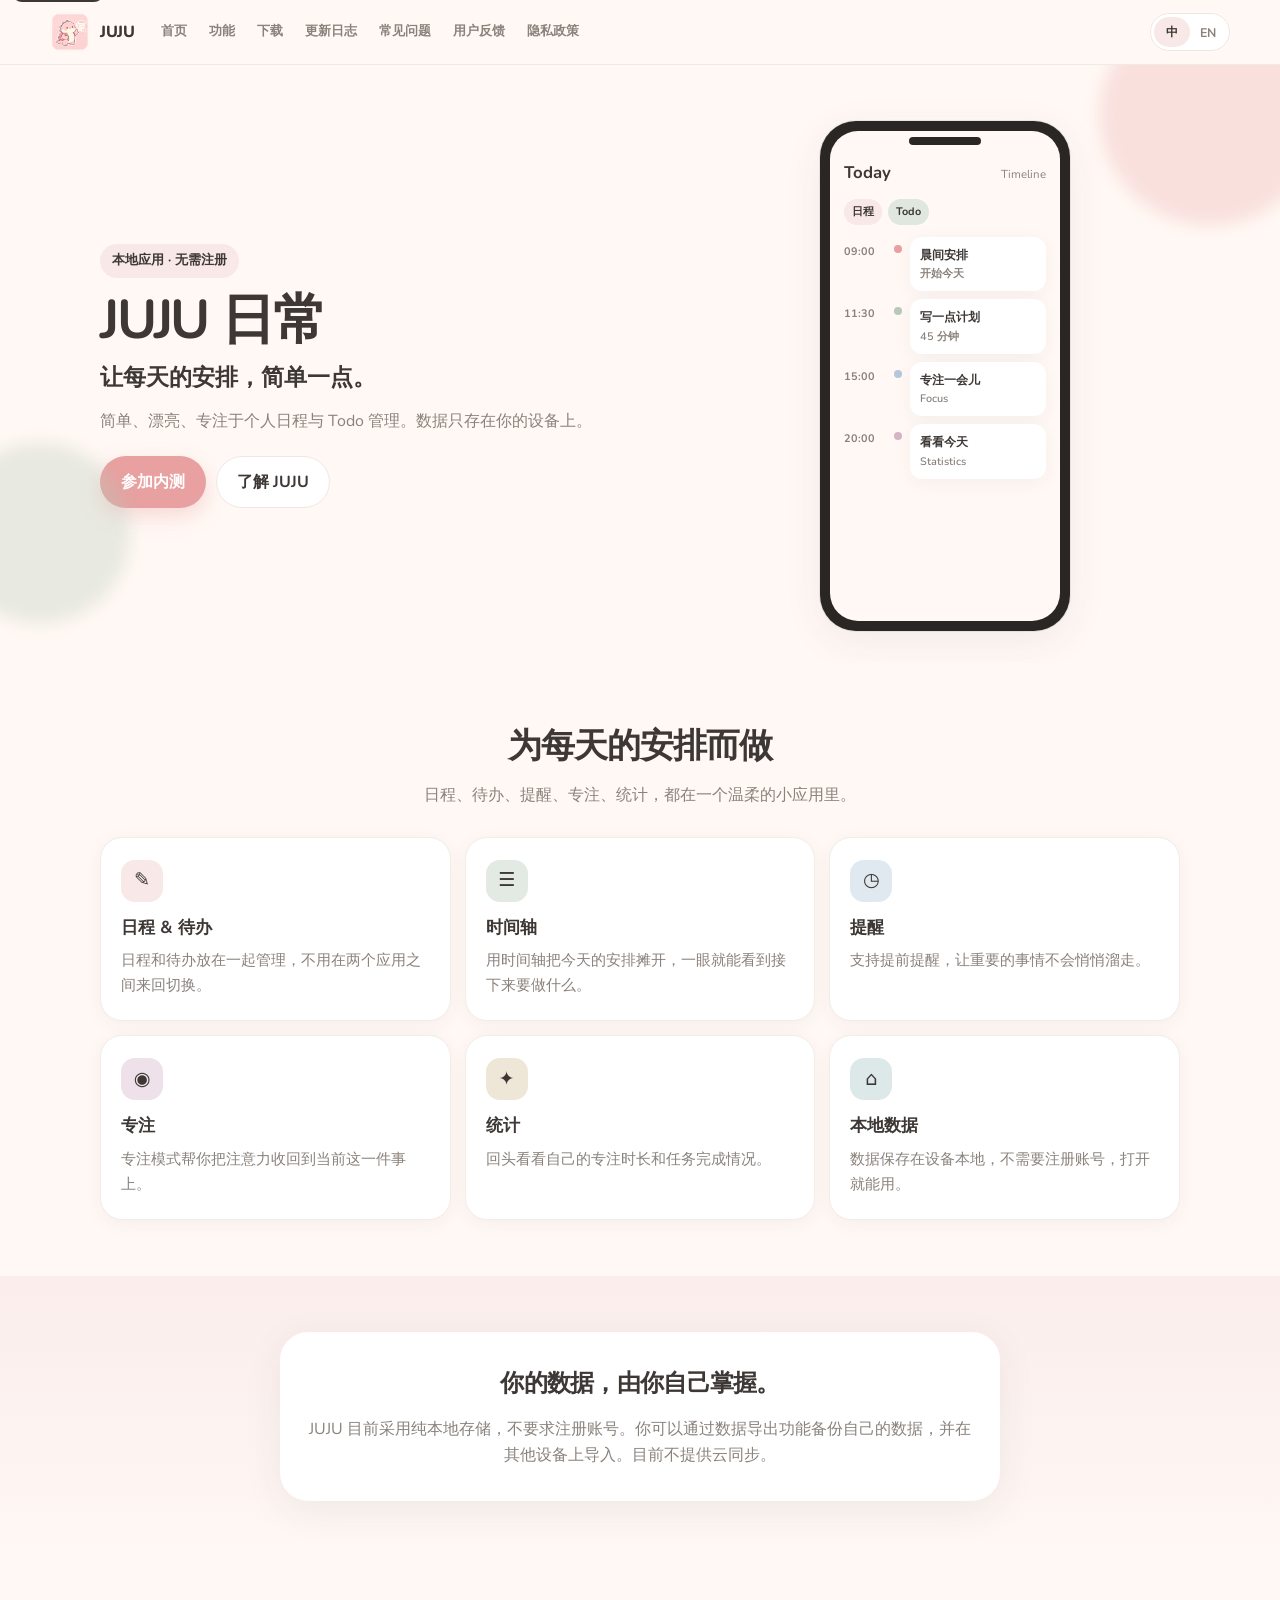
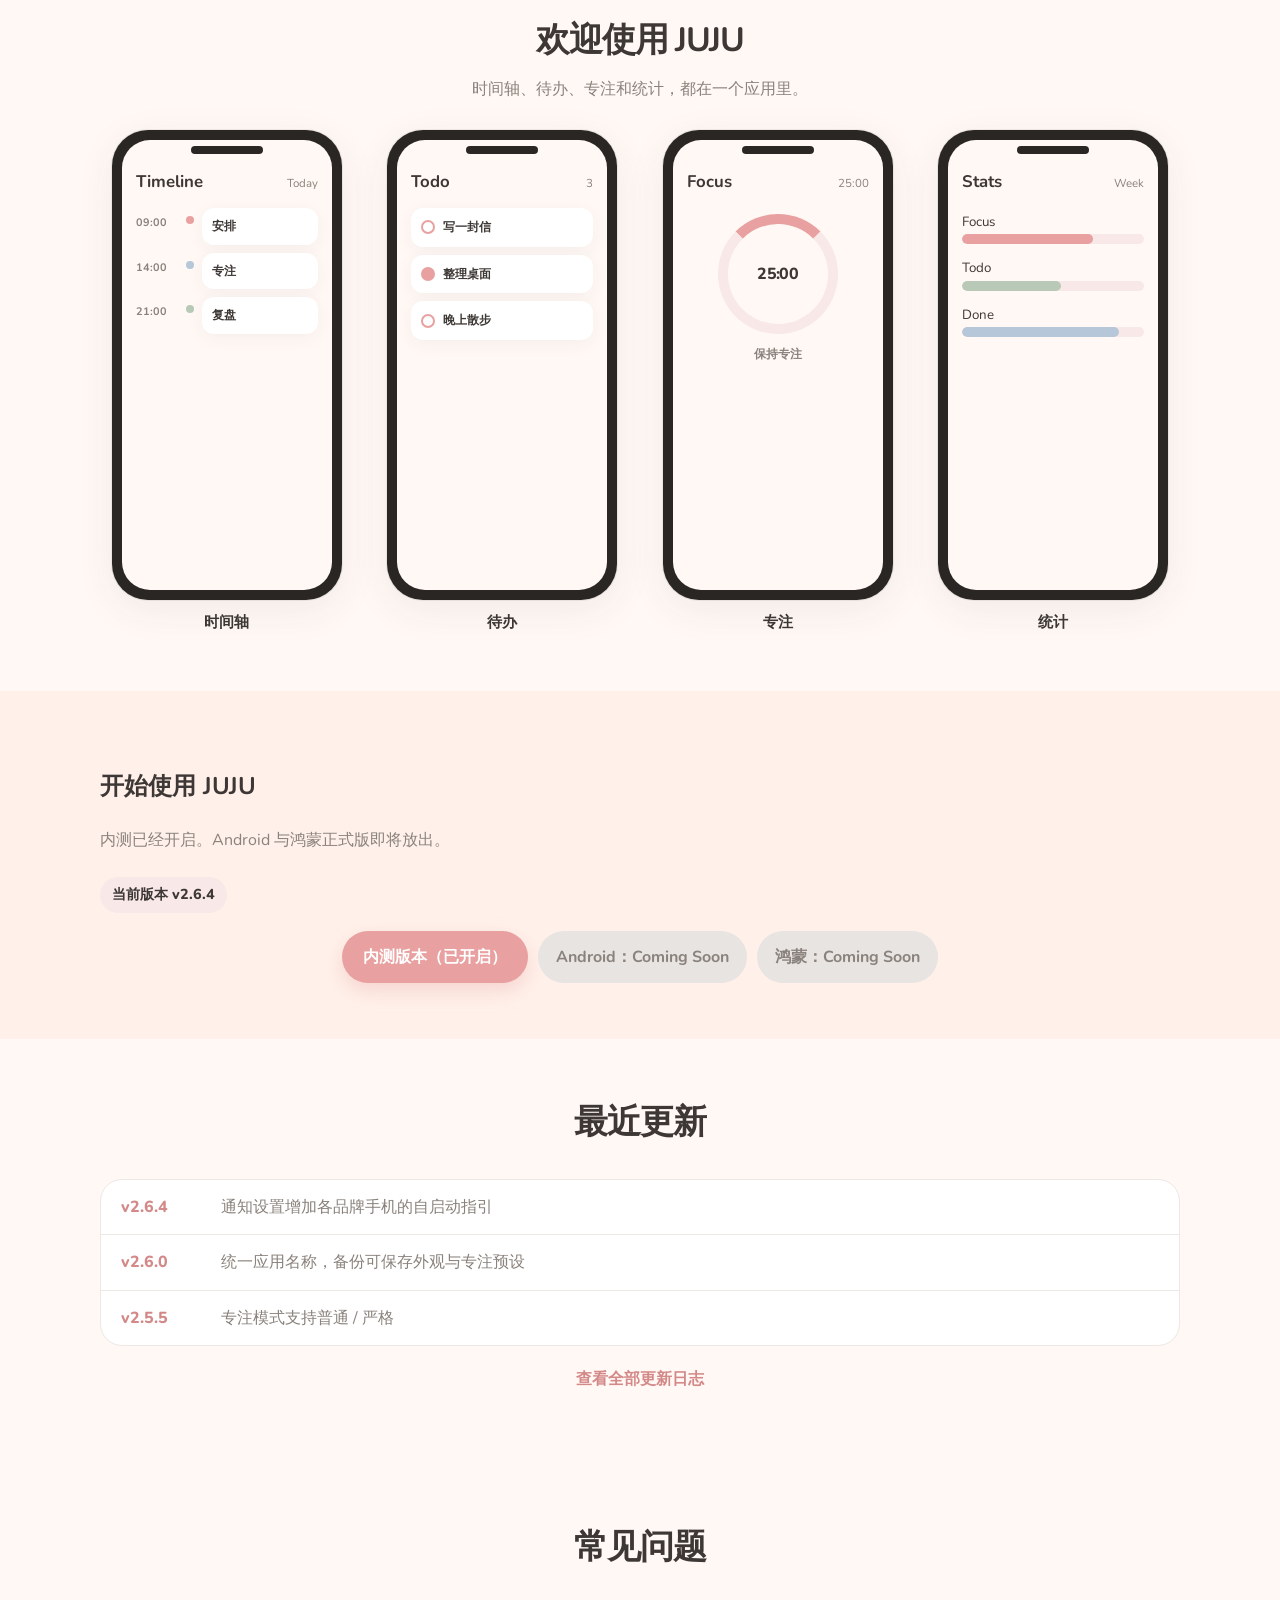
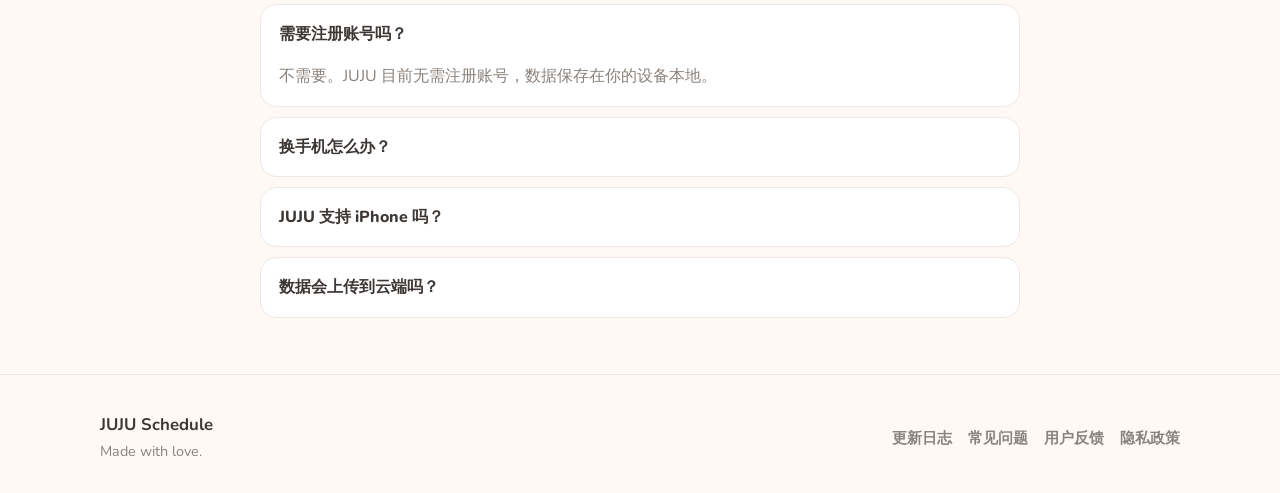
==== website/index.html @ 0d50a812 "修复修改任务名会导致重复提醒的问题" ====
<!DOCTYPE html>
<html lang="zh-CN">
  <head>
    <meta charset="UTF-8" />
    <meta name="viewport" content="width=device-width, initial-scale=1" />
    <title data-i18n="pageTitle">JUJU Schedule — 让每天的安排，简单一点</title>
    <meta
      name="description"
      content="JUJU Schedule 是一个简单、漂亮、专注于个人日程与 Todo 管理的本地应用。无需注册，数据保存在你的设备上。"
    />
    <meta name="theme-color" content="#FFF8F4" />
    <link rel="canonical" href="./" />
    <link rel="icon" type="image/png" href="assets/logo.png" />
    <link rel="apple-touch-icon" href="assets/logo.png" />
    <meta property="og:type" content="website" />
    <meta property="og:site_name" content="JUJU Schedule" />
    <meta property="og:title" content="JUJU Schedule — 让每天的安排，简单一点" />
    <meta
      property="og:description"
      content="简单、漂亮的个人日程与 Todo 应用。本地存储，无需注册。"
    />
    <meta property="og:image" content="assets/og-image.png" />
    <!-- 绑定域名后请改成绝对地址，例如 https://your.domain/assets/og-image.png -->
    <meta name="twitter:card" content="summary_large_image" />
    <meta name="twitter:title" content="JUJU Schedule" />
    <meta
      name="twitter:description"
      content="让每天的安排，简单一点。"
    />
    <meta name="twitter:image" content="assets/og-image.png" />
    <link rel="preconnect" href="https://fonts.googleapis.com" />
    <link rel="preconnect" href="https://fonts.gstatic.com" crossorigin />
    <link
      href="https://fonts.googleapis.com/css2?family=Nunito:wght@500;600;700;800&display=swap"
      rel="stylesheet"
    />
    <link rel="stylesheet" href="css/style.css" />
    <script type="application/ld+json">
      {
        "@context": "https://schema.org",
        "@type": "SoftwareApplication",
        "name": "JUJU Schedule",
        "alternateName": "JUJU日常",
        "applicationCategory": "LifestyleApplication",
        "operatingSystem": "Android",
        "description": "简单、漂亮、专注于个人日程与 Todo 管理的本地应用。",
        "offers": { "@type": "Offer", "price": "0", "priceCurrency": "CNY" }
      }
    </script>
  </head>
  <body>
    <a class="skip" href="#main" data-i18n="skip">跳到正文</a>
    <header class="header">
      <div class="wrap header-inner">
        <a class="brand" href="index.html">
          <img src="assets/logo.png" alt="JUJU" width="40" height="40" />
          JUJU
        </a>
        <nav class="nav" aria-label="Primary">
          <a href="index.html" data-i18n="home">首页</a>
          <a href="index.html#features" data-i18n="navFeatures">功能</a>
          <a href="index.html#download" data-i18n="navDownload">下载</a>
          <a href="changelog.html" data-i18n="navChangelog">更新日志</a>
          <a href="faq.html" data-i18n="navFaq">常见问题</a>
          <a href="feedback.html" data-i18n="navFeedback">用户反馈</a>
          <a href="privacy.html" data-i18n="navPrivacyPage">隐私政策</a>
        </nav>
        <div class="header-actions">
          <div class="lang-toggle" role="group" aria-label="Language">
            <button type="button" data-lang="zh" aria-pressed="true">中</button>
            <button type="button" data-lang="en" aria-pressed="false">EN</button>
          </div>
          <button
            class="menu-btn"
            type="button"
            aria-expanded="false"
            data-i18n-aria="menu"
            aria-label="菜单"
          >
            <svg width="22" height="22" viewBox="0 0 24 24" fill="none" aria-hidden="true">
              <path d="M4 7h16M4 12h16M4 17h16" stroke="currentColor" stroke-width="2" stroke-linecap="round"/>
            </svg>
          </button>
        </div>
      </div>
      <div class="nav-drawer">
        <nav class="wrap">
          <a href="index.html" data-i18n="home">首页</a>
          <a href="index.html#features" data-i18n="navFeatures">功能</a>
          <a href="index.html#download" data-i18n="navDownload">下载</a>
          <a href="changelog.html" data-i18n="navChangelog">更新日志</a>
          <a href="faq.html" data-i18n="navFaq">常见问题</a>
          <a href="feedback.html" data-i18n="navFeedback">用户反馈</a>
          <a href="privacy.html" data-i18n="navPrivacyPage">隐私政策</a>
        </nav>
      </div>
    </header>

    <main id="main">
      <section class="hero">
        <div class="wrap hero-grid">
          <div class="reveal">
            <span class="eyebrow" data-i18n="heroEyebrow">本地应用 · 无需注册</span>
            <h1 data-i18n="heroTitle">JUJU Schedule</h1>
            <p class="tagline" data-i18n="heroTagline">让每天的安排，简单一点。</p>
            <p class="hero-desc" data-i18n="heroDesc">
              简单、漂亮、专注于个人日程与 Todo 管理。数据只存在你的设备上。
            </p>
            <div class="hero-cta">
              <a class="btn btn-primary" data-download="beta" href="#download" data-i18n="ctaDownload">参加内测</a>
              <a class="btn btn-ghost" href="#features" data-i18n="ctaLearn">了解 JUJU</a>
            </div>
          </div>
          <div class="hero-visual reveal">
            <div class="phone lg" aria-hidden="true">
              <div class="phone-notch"></div>
              <div class="phone-screen">
                <div class="ui-top">
                  <strong>Today</strong>
                  <span>Timeline</span>
                </div>
                <div class="chip-row">
                  <span class="chip">日程</span>
                  <span class="chip sage">Todo</span>
                </div>
                <div class="tl">
                  <div class="tl-item">
                    <span class="tl-time">09:00</span>
                    <span class="tl-dot"></span>
                    <div class="tl-card">晨间安排 <small>开始今天</small></div>
                  </div>
                  <div class="tl-item">
                    <span class="tl-time">11:30</span>
                    <span class="tl-dot" style="background:#b8c9b8"></span>
                    <div class="tl-card">写一点计划 <small>45 分钟</small></div>
                  </div>
                  <div class="tl-item">
                    <span class="tl-time">15:00</span>
                    <span class="tl-dot" style="background:#b5c7d9"></span>
                    <div class="tl-card">专注一会儿 <small>Focus</small></div>
                  </div>
                  <div class="tl-item">
                    <span class="tl-time">20:00</span>
                    <span class="tl-dot" style="background:#d4b5c7"></span>
                    <div class="tl-card">看看今天 <small>Statistics</small></div>
                  </div>
                </div>
              </div>
            </div>
          </div>
        </div>
      </section>

      <section id="features">
        <div class="wrap">
          <div class="section-head">
            <h2 data-i18n="featuresTitle">为每天的安排而做</h2>
            <p data-i18n="featuresLead">日程、待办、提醒、专注、统计，都在一个温柔的小应用里。</p>
          </div>
          <div class="feature-grid">
            <article class="card feature-card">
              <div class="icon bg-pink" aria-hidden="true">✎</div>
              <h3 data-i18n="feat1Title">日程 & Todo</h3>
              <p data-i18n="feat1Body">日程和待办放在一起管理，不用在两个应用之间来回切换。</p>
            </article>
            <article class="card feature-card">
              <div class="icon bg-sage" aria-hidden="true">☰</div>
              <h3 data-i18n="feat2Title">Timeline</h3>
              <p data-i18n="feat2Body">用时间轴把今天的安排摊开，一眼就能看到接下来要做什么。</p>
            </article>
            <article class="card feature-card">
              <div class="icon bg-blue" aria-hidden="true">◷</div>
              <h3 data-i18n="feat3Title">Reminder</h3>
              <p data-i18n="feat3Body">支持提前提醒，让重要的事情不会悄悄溜走。</p>
            </article>
            <article class="card feature-card">
              <div class="icon bg-lavender" aria-hidden="true">◉</div>
              <h3 data-i18n="feat4Title">Focus</h3>
              <p data-i18n="feat4Body">专注模式帮你把注意力收回到当前这一件事上。</p>
            </article>
            <article class="card feature-card">
              <div class="icon bg-gold" aria-hidden="true">✦</div>
              <h3 data-i18n="feat5Title">Statistics</h3>
              <p data-i18n="feat5Body">回头看看自己的专注时长和任务完成情况。</p>
            </article>
            <article class="card feature-card">
              <div class="icon bg-teal" aria-hidden="true">⌂</div>
              <h3 data-i18n="feat6Title">本地数据</h3>
              <p data-i18n="feat6Body">数据保存在设备本地，不需要注册账号，打开就能用。</p>
            </article>
          </div>
        </div>
      </section>

      <section id="data" class="data-band">
        <div class="wrap">
          <div class="data-panel">
            <h2 data-i18n="dataTitle">你的数据，由你自己掌握。</h2>
            <p data-i18n="dataBody">
              JUJU 目前采用纯本地存储，不要求注册账号。你可以通过数据导出功能备份自己的数据，并在其他设备上导入。目前不提供云同步。
            </p>
          </div>
        </div>
      </section>

      <section id="shots">
        <div class="wrap">
          <div class="section-head">
            <h2 data-i18n="shotsTitle">在 JUJU 里</h2>
            <p data-i18n="shotsLead">时间轴、待办、专注和统计，都在一个应用里。</p>
          </div>
          <div class="shot-grid">
            <figure class="shot-item">
              <div class="phone" aria-hidden="true">
                <div class="phone-notch"></div>
                <div class="phone-screen">
                  <div class="ui-top"><strong>Timeline</strong><span>Today</span></div>
                  <div class="tl">
                    <div class="tl-item"><span class="tl-time">09:00</span><span class="tl-dot"></span><div class="tl-card">安排</div></div>
                    <div class="tl-item"><span class="tl-time">14:00</span><span class="tl-dot" style="background:#b5c7d9"></span><div class="tl-card">专注</div></div>
                    <div class="tl-item"><span class="tl-time">21:00</span><span class="tl-dot" style="background:#b8c9b8"></span><div class="tl-card">复盘</div></div>
                  </div>
                </div>
              </div>
              <h3 data-i18n="shot1">Timeline</h3>
            </figure>
            <figure class="shot-item">
              <div class="phone" aria-hidden="true">
                <div class="phone-notch"></div>
                <div class="phone-screen">
                  <div class="ui-top"><strong>Todo</strong><span>3</span></div>
                  <div class="todo-row"><span class="dot-check"></span>写一封信</div>
                  <div class="todo-row"><span class="dot-check on"></span>整理桌面</div>
                  <div class="todo-row"><span class="dot-check"></span>晚上散步</div>
                </div>
              </div>
              <h3 data-i18n="shot2">Todo</h3>
            </figure>
            <figure class="shot-item">
              <div class="phone" aria-hidden="true">
                <div class="phone-notch"></div>
                <div class="phone-screen">
                  <div class="ui-top"><strong>Focus</strong><span>25:00</span></div>
                  <div class="focus-ring">25:00</div>
                  <p class="placeholder-label" style="text-align:center">保持专注</p>
                </div>
              </div>
              <h3 data-i18n="shot3">Focus</h3>
            </figure>
            <figure class="shot-item">
              <div class="phone" aria-hidden="true">
                <div class="phone-notch"></div>
                <div class="phone-screen">
                  <div class="ui-top"><strong>Stats</strong><span>Week</span></div>
                  <div class="stat-bars">
                    <div><small>Focus</small><div class="bar"><span style="width:72%"></span></div></div>
                    <div><small>Todo</small><div class="bar sage"><span style="width:54%"></span></div></div>
                    <div><small>Done</small><div class="bar blue"><span style="width:86%"></span></div></div>
                  </div>
                </div>
              </div>
              <h3 data-i18n="shot4">Statistics</h3>
            </figure>
          </div>
        </div>
      </section>

      <section id="download" class="download-band">
        <div class="wrap">
          <div class="download-panel">
            <h2 data-i18n="downloadTitle">开始使用 JUJU</h2>
            <p data-i18n="downloadLead">内测已经开启。Android 与鸿蒙正式版即将放出。</p>
            <div class="version-pill"><span data-i18n="currentVersion">当前版本</span>&nbsp;<span data-version>v2.6.4</span></div>
            <div class="download-actions">
              <a class="btn btn-primary" data-download="beta" href="#download" data-i18n="downloadBeta">内测版本（已开启）</a>
              <span class="coming-soon" data-i18n="downloadAndroidSoon">Android：Coming Soon</span>
              <span class="coming-soon" data-i18n="downloadHarmonySoon">鸿蒙：Coming Soon</span>
            </div>
          </div>
        </div>
      </section>

      <section id="changelog">
        <div class="wrap">
          <div class="section-head">
            <h2 data-i18n="changelogTitle">最近更新</h2>
          </div>
          <div class="changelog-list" data-changelog="preview"></div>
          <p class="center-link">
            <a href="changelog.html" data-i18n="changelogMore">查看全部更新日志</a>
          </p>
        </div>
      </section>

      <section id="faq">
        <div class="wrap">
          <div class="section-head">
            <h2 data-i18n="faqTitle">常见问题</h2>
          </div>
          <div class="faq-list">
            <details class="faq-item" open>
              <summary data-i18n="faq1Q">需要注册账号吗？</summary>
              <p data-i18n="faq1A">不需要。JUJU 目前无需注册账号，数据保存在你的设备本地。</p>
            </details>
            <details class="faq-item">
              <summary data-i18n="faq2Q">换手机怎么办？</summary>
              <p data-i18n="faq2A">可以先在旧设备导出数据，再在新设备导入。</p>
            </details>
            <details class="faq-item">
              <summary data-i18n="faq3Q">JUJU 支持 iPhone 吗？</summary>
              <p data-i18n="faq3A">目前主要提供 Android 版本，iOS 版本暂未上线。</p>
            </details>
            <details class="faq-item">
              <summary data-i18n="faq4Q">数据会上传到云端吗？</summary>
              <p data-i18n="faq4A">目前 JUJU 采用本地存储，不提供云同步。</p>
            </details>
          </div>
        </div>
      </section>
    </main>

    <footer class="footer">
      <div class="wrap footer-inner">
        <div class="footer-brand">
          <strong>JUJU Schedule</strong>
          <span data-i18n="footerLove">Made with love.</span>
        </div>
        <nav class="footer-links">
          <a href="changelog.html" data-i18n="footerChangelog">更新日志</a>
          <a href="faq.html" data-i18n="navFaq">常见问题</a>
          <a href="feedback.html" data-i18n="footerFeedback">用户反馈</a>
          <a href="privacy.html" data-i18n="footerPrivacy">隐私政策</a>
          <a data-link="github" href="#" target="_blank" rel="noopener noreferrer" hidden data-i18n="footerGitHub">GitHub</a>
          <a data-link="xiaohongshu" href="#" target="_blank" rel="noopener noreferrer" hidden data-i18n="footerXhs">小红书</a>
        </nav>
      </div>
    </footer>

    <script src="js/config.js"></script>
    <script src="js/i18n.js"></script>
    <script src="js/main.js"></script>
  </body>
</html>
---- website/css/style.css ----
/* JUJU Schedule — official site
   Palette matches the app: cream, dusty rose, sage, soft blue. */

:root {
  --cream: #fff8f4;
  --cream-deep: #fff1ea;
  --pink-soft: #f8e8e8;
  --pink: #e8a0a0;
  --pink-deep: #d48989;
  --sage: #b8c9b8;
  --blue: #b5c7d9;
  --lavender: #d4b5c7;
  --gold: #d9c9a8;
  --teal: #a8c9c5;
  --text: #3d3835;
  --muted: #8a827c;
  --card: #ffffff;
  --line: #ede8e4;
  --gray: #e8e4e1;
  --radius: 22px;
  --radius-sm: 16px;
  --radius-xs: 12px;
  --shadow: 0 10px 40px rgba(61, 56, 53, 0.07);
  --shadow-soft: 0 4px 18px rgba(61, 56, 53, 0.05);
  --header-h: 64px;
  --max: 1080px;
  --font: "Nunito", "PingFang SC", "Hiragino Sans GB", "Noto Sans SC",
    "Microsoft YaHei", system-ui, sans-serif;
}

*,
*::before,
*::after {
  box-sizing: border-box;
}

html {
  scroll-behavior: smooth;
}

body {
  margin: 0;
  font-family: var(--font);
  color: var(--text);
  background: var(--cream);
  line-height: 1.65;
  -webkit-font-smoothing: antialiased;
}

figure {
  margin: 0;
}

[hidden] {
  display: none !important;
}

a {
  color: inherit;
  text-decoration: none;
}

button,
.btn {
  font-family: inherit;
}

.skip {
  position: absolute;
  left: 12px;
  top: -40px;
  z-index: 100;
  background: var(--text);
  color: var(--cream);
  padding: 8px 14px;
  border-radius: 10px;
}

.skip:focus {
  top: 12px;
}

.wrap {
  width: min(var(--max), calc(100% - 32px));
  margin-inline: auto;
}

.header .wrap {
  width: min(1180px, calc(100% - 24px));
}

/* Header */
.header {
  position: sticky;
  top: 0;
  z-index: 50;
  background: color-mix(in srgb, var(--cream) 86%, transparent);
  backdrop-filter: blur(14px);
  border-bottom: 1px solid color-mix(in srgb, var(--line) 80%, transparent);
}

.header-inner {
  height: var(--header-h);
  display: flex;
  align-items: center;
  gap: 10px;
}

.brand {
  display: flex;
  align-items: center;
  gap: 10px;
  font-weight: 800;
  letter-spacing: -0.03em;
  flex-shrink: 0;
}

.brand img,
.brand svg {
  width: 40px;
  height: 40px;
  border-radius: 12px;
  object-fit: cover;
  background: #fce4ec;
}

.nav {
  display: none;
  align-items: center;
  gap: 4px;
  margin-left: 8px;
}

.nav a {
  padding: 6px 9px;
  border-radius: 999px;
  color: var(--muted);
  font-weight: 600;
  font-size: 0.82rem;
  white-space: nowrap;
}

.nav a:hover {
  color: var(--text);
  background: var(--pink-soft);
}

.header-actions {
  margin-left: auto;
  display: flex;
  align-items: center;
  gap: 8px;
  position: relative;
  z-index: 3;
}

.lang-toggle {
  display: flex;
  background: var(--card);
  border: 1px solid var(--line);
  border-radius: 999px;
  padding: 3px;
  flex-shrink: 0;
}

.lang-toggle button {
  border: 0;
  background: transparent;
  color: var(--muted);
  font-weight: 700;
  font-size: 0.78rem;
  padding: 6px 10px;
  border-radius: 999px;
  cursor: pointer;
  pointer-events: auto;
  min-width: 36px;
}

.lang-toggle button[aria-pressed="true"] {
  background: var(--pink-soft);
  color: var(--text);
}

.menu-btn {
  display: inline-flex;
  align-items: center;
  justify-content: center;
  width: 40px;
  height: 40px;
  border: 0;
  background: transparent;
  border-radius: 12px;
  cursor: pointer;
  color: var(--text);
}

.menu-btn:hover {
  background: var(--pink-soft);
}

.nav-drawer {
  display: none;
  border-top: 1px solid var(--line);
  background: var(--cream);
  padding: 8px 16px 16px;
}

.nav-drawer.open {
  display: block;
}

.nav-drawer a {
  display: block;
  padding: 12px 10px;
  border-radius: 12px;
  font-weight: 600;
}

.nav-drawer a:hover {
  background: var(--pink-soft);
}

@media (min-width: 1100px) {
  .nav {
    display: flex;
  }
  .menu-btn,
  .nav-drawer {
    display: none !important;
  }
}

/* Buttons */
.btn {
  display: inline-flex;
  align-items: center;
  justify-content: center;
  gap: 8px;
  border-radius: 999px;
  padding: 12px 20px;
  font-weight: 700;
  border: 1px solid transparent;
  cursor: pointer;
  transition: transform 0.15s ease, box-shadow 0.15s ease, background 0.15s ease;
}

.btn:hover {
  transform: translateY(-1px);
}

.btn-primary {
  background: var(--pink);
  color: #fff;
  box-shadow: 0 8px 20px rgba(232, 160, 160, 0.35);
}

.btn-primary:hover {
  background: var(--pink-deep);
}

.btn-primary.is-disabled,
.btn-primary:disabled {
  background: var(--gray);
  color: var(--muted);
  box-shadow: none;
  pointer-events: none;
}

.btn-ghost {
  background: var(--card);
  color: var(--text);
  border-color: var(--line);
}

.btn-sm {
  padding: 8px 14px;
  font-size: 0.9rem;
}

/* Hero */
.hero {
  position: relative;
  overflow: hidden;
  padding: 36px 0 24px;
}

.hero::before,
.hero::after {
  content: "";
  position: absolute;
  border-radius: 50%;
  filter: blur(8px);
  pointer-events: none;
}

.hero::before {
  width: 220px;
  height: 220px;
  background: color-mix(in srgb, var(--pink) 28%, transparent);
  top: -60px;
  right: -40px;
}

.hero::after {
  width: 180px;
  height: 180px;
  background: color-mix(in srgb, var(--sage) 32%, transparent);
  bottom: 40px;
  left: -50px;
}

.hero-grid {
  position: relative;
  display: grid;
  gap: 36px;
  align-items: center;
}

.eyebrow {
  display: inline-flex;
  align-items: center;
  gap: 8px;
  background: var(--pink-soft);
  color: var(--text);
  font-weight: 700;
  font-size: 0.82rem;
  padding: 6px 12px;
  border-radius: 999px;
}

.hero h1 {
  margin: 14px 0 8px;
  font-size: clamp(2.1rem, 6vw, 3.4rem);
  letter-spacing: -0.04em;
  line-height: 1.1;
}

.tagline {
  margin: 0 0 10px;
  font-size: clamp(1.15rem, 3vw, 1.45rem);
  font-weight: 700;
  color: var(--text);
}

.hero-desc {
  margin: 0 0 22px;
  color: var(--muted);
  max-width: 36em;
}

.hero-cta {
  display: flex;
  flex-wrap: wrap;
  gap: 10px;
}

.hero-visual {
  display: flex;
  flex-direction: column;
  align-items: center;
  gap: 10px;
}

.placeholder-label {
  margin: 0;
  font-size: 0.78rem;
  color: var(--muted);
  font-weight: 600;
}

/* Phone mock */
.phone {
  width: 230px;
  height: 470px;
  background: #2a2624;
  border-radius: 36px;
  padding: 10px;
  box-shadow: var(--shadow), 0 0 0 1px rgba(61, 56, 53, 0.08);
  position: relative;
}

.phone-screen {
  height: 100%;
  background: var(--cream);
  border-radius: 28px;
  overflow: hidden;
  position: relative;
  padding: 28px 14px 14px;
}

.phone-notch {
  position: absolute;
  top: 16px;
  left: 50%;
  transform: translateX(-50%);
  width: 72px;
  height: 8px;
  background: #2a2624;
  border-radius: 999px;
  z-index: 2;
}

.phone.lg {
  width: 250px;
  height: 510px;
}

.ui-top {
  display: flex;
  justify-content: space-between;
  align-items: baseline;
  margin-bottom: 12px;
}

.ui-top strong {
  font-size: 1.05rem;
}

.ui-top span {
  font-size: 0.72rem;
  color: var(--muted);
}

.chip-row {
  display: flex;
  gap: 6px;
  margin-bottom: 12px;
}

.chip {
  font-size: 0.68rem;
  font-weight: 700;
  padding: 4px 8px;
  border-radius: 999px;
  background: var(--pink-soft);
}

.chip.sage {
  background: color-mix(in srgb, var(--sage) 45%, white);
}

.chip.blue {
  background: color-mix(in srgb, var(--blue) 45%, white);
}

.tl {
  display: grid;
  gap: 8px;
}

.tl-item {
  display: grid;
  grid-template-columns: 42px 8px 1fr;
  gap: 8px;
  align-items: start;
}

.tl-time {
  font-size: 0.68rem;
  color: var(--muted);
  font-weight: 700;
  padding-top: 6px;
}

.tl-dot {
  width: 8px;
  height: 8px;
  border-radius: 50%;
  margin-top: 8px;
  background: var(--pink);
}

.tl-card {
  background: var(--card);
  border-radius: 12px;
  padding: 8px 10px;
  box-shadow: var(--shadow-soft);
  font-size: 0.78rem;
  font-weight: 700;
}

.tl-card small {
  display: block;
  font-weight: 600;
  color: var(--muted);
  font-size: 0.68rem;
}

.todo-row {
  display: flex;
  gap: 8px;
  align-items: center;
  background: var(--card);
  border-radius: 12px;
  padding: 9px 10px;
  margin-bottom: 8px;
  font-size: 0.78rem;
  font-weight: 700;
  box-shadow: var(--shadow-soft);
}

.dot-check {
  width: 14px;
  height: 14px;
  border-radius: 50%;
  border: 2px solid var(--pink);
  flex-shrink: 0;
}

.dot-check.on {
  background: var(--pink);
}

.focus-ring {
  width: 120px;
  height: 120px;
  margin: 18px auto 10px;
  border-radius: 50%;
  border: 10px solid var(--pink-soft);
  border-top-color: var(--pink);
  display: grid;
  place-items: center;
  font-weight: 800;
  letter-spacing: -0.04em;
}

.stat-bars {
  display: grid;
  gap: 10px;
  margin-top: 8px;
}

.bar {
  height: 10px;
  background: var(--pink-soft);
  border-radius: 999px;
  overflow: hidden;
}

.bar > span {
  display: block;
  height: 100%;
  background: var(--pink);
  border-radius: 999px;
}

.bar.sage > span {
  background: var(--sage);
}

.bar.blue > span {
  background: var(--blue);
}

/* Sections */
section {
  padding: 56px 0;
}

.section-head {
  text-align: center;
  margin-bottom: 28px;
}

.section-head h2 {
  margin: 0 0 8px;
  font-size: clamp(1.6rem, 4vw, 2.1rem);
  letter-spacing: -0.03em;
}

.section-head p {
  margin: 0 auto;
  color: var(--muted);
  max-width: 36em;
}

.feature-grid {
  display: grid;
  gap: 14px;
}

.card {
  background: var(--card);
  border-radius: var(--radius);
  padding: 22px 20px;
  box-shadow: var(--shadow-soft);
  border: 1px solid color-mix(in srgb, var(--line) 80%, white);
}

.feature-card .icon {
  width: 42px;
  height: 42px;
  border-radius: 14px;
  display: grid;
  place-items: center;
  font-size: 1.2rem;
  margin-bottom: 12px;
}

.feature-card h3 {
  margin: 0 0 6px;
  font-size: 1.08rem;
}

.feature-card p {
  margin: 0;
  color: var(--muted);
  font-size: 0.95rem;
}

.bg-pink {
  background: var(--pink-soft);
}
.bg-sage {
  background: color-mix(in srgb, var(--sage) 40%, white);
}
.bg-blue {
  background: color-mix(in srgb, var(--blue) 40%, white);
}
.bg-lavender {
  background: color-mix(in srgb, var(--lavender) 40%, white);
}
.bg-gold {
  background: color-mix(in srgb, var(--gold) 45%, white);
}
.bg-teal {
  background: color-mix(in srgb, var(--teal) 40%, white);
}

.data-band {
  background: linear-gradient(
    180deg,
    color-mix(in srgb, var(--pink-soft) 70%, var(--cream)),
    var(--cream)
  );
}

.data-panel {
  background: var(--card);
  border-radius: 28px;
  padding: 32px 24px;
  box-shadow: var(--shadow);
  text-align: center;
  max-width: 720px;
  margin: 0 auto;
}

.data-panel h2 {
  margin: 0 0 12px;
  letter-spacing: -0.03em;
}

.data-panel p {
  margin: 0;
  color: var(--muted);
}

.shot-grid {
  display: grid;
  gap: 22px;
  justify-items: center;
}

.shot-item {
  display: flex;
  flex-direction: column;
  align-items: center;
  gap: 10px;
}

.shot-item h3 {
  margin: 0;
  font-size: 0.95rem;
}

.download-band {
  background: var(--cream-deep);
}

.download-panel h1 {
  margin: 0 0 8px;
  font-size: clamp(1.6rem, 4vw, 2.1rem);
  letter-spacing: -0.03em;
}

.download-panel p {
  color: var(--muted);
}

.version-pill {
  display: inline-flex;
  margin: 8px 0 18px;
  background: var(--pink-soft);
  border-radius: 999px;
  padding: 6px 12px;
  font-weight: 800;
  font-size: 0.9rem;
}

.download-actions {
  display: flex;
  flex-wrap: wrap;
  justify-content: center;
  gap: 10px;
}

.coming-soon {
  display: inline-flex;
  align-items: center;
  padding: 12px 18px;
  border-radius: 999px;
  background: var(--gray);
  color: var(--muted);
  font-weight: 700;
}

.changelog-list {
  display: grid;
  gap: 0;
  background: var(--card);
  border-radius: var(--radius);
  border: 1px solid var(--line);
  overflow: hidden;
}

.change-item {
  display: grid;
  grid-template-columns: 5.5rem 1fr;
  gap: 12px;
  align-items: baseline;
  padding: 14px 20px;
  border-bottom: 1px solid var(--line);
}

.change-item:last-child {
  border-bottom: none;
}

.change-ver {
  font-weight: 800;
  color: var(--pink-deep);
}

.change-note {
  color: var(--muted);
}

.center-link {
  text-align: center;
  margin-top: 20px;
}

.center-link a {
  font-weight: 800;
  color: var(--pink-deep);
}

.faq-list {
  display: grid;
  gap: 10px;
  max-width: 760px;
  margin: 0 auto;
}

.faq-item {
  background: var(--card);
  border-radius: var(--radius-sm);
  border: 1px solid var(--line);
  overflow: hidden;
}

.faq-item summary {
  cursor: pointer;
  list-style: none;
  padding: 16px 18px;
  font-weight: 800;
}

.faq-item summary::-webkit-details-marker {
  display: none;
}

.faq-item p {
  margin: 0;
  padding: 0 18px 16px;
  color: var(--muted);
}

.page-hero {
  padding: 36px 0 8px;
}

.page-hero h1 {
  margin: 0 0 8px;
  letter-spacing: -0.03em;
}

.page-hero p {
  margin: 0;
  color: var(--muted);
}

.prose {
  max-width: 720px;
  margin: 0 auto;
}

.prose h2 {
  margin: 28px 0 8px;
  font-size: 1.15rem;
}

.prose p,
.prose li {
  color: var(--muted);
}

.footer {
  padding: 36px 0 28px;
  border-top: 1px solid var(--line);
}

.footer-inner {
  display: grid;
  gap: 18px;
}

.footer-brand strong {
  display: block;
  font-size: 1.05rem;
}

.footer-brand span {
  color: var(--muted);
  font-size: 0.9rem;
}

.footer-links {
  display: flex;
  flex-wrap: wrap;
  gap: 10px 16px;
}

.footer-links a {
  color: var(--muted);
  font-weight: 700;
  font-size: 0.92rem;
}

.footer-links a:hover {
  color: var(--text);
}

.footer-links a.is-hidden,
.social-hidden {
  display: none !important;
}

.not-found {
  min-height: 70vh;
  display: grid;
  place-items: center;
  text-align: center;
  padding: 48px 16px;
}

.reveal {
  animation: rise 0.6s ease both;
}

@keyframes rise {
  from {
    opacity: 0;
    transform: translateY(10px);
  }
  to {
    opacity: 1;
    transform: none;
  }
}

@media (max-width: 400px) {
  .header-actions .btn {
    display: none;
  }
  .change-item {
    grid-template-columns: 1fr;
    gap: 4px;
  }
}

@media (min-width: 640px) {
  .feature-grid {
    grid-template-columns: 1fr 1fr;
  }
  .shot-grid {
    grid-template-columns: 1fr 1fr;
  }
}

@media (min-width: 900px) {
  .hero {
    padding: 56px 0 32px;
  }
  .hero-grid {
    grid-template-columns: 1.1fr 0.9fr;
  }
  .feature-grid {
    grid-template-columns: 1fr 1fr 1fr;
  }
  .shot-grid {
    grid-template-columns: repeat(4, 1fr);
  }
  .footer-inner {
    grid-template-columns: 1fr auto;
    align-items: center;
  }
}

@media (prefers-reduced-motion: reduce) {
  html {
    scroll-behavior: auto;
  }
  .reveal,
  .btn {
    animation: none;
    transition: none;
  }
}
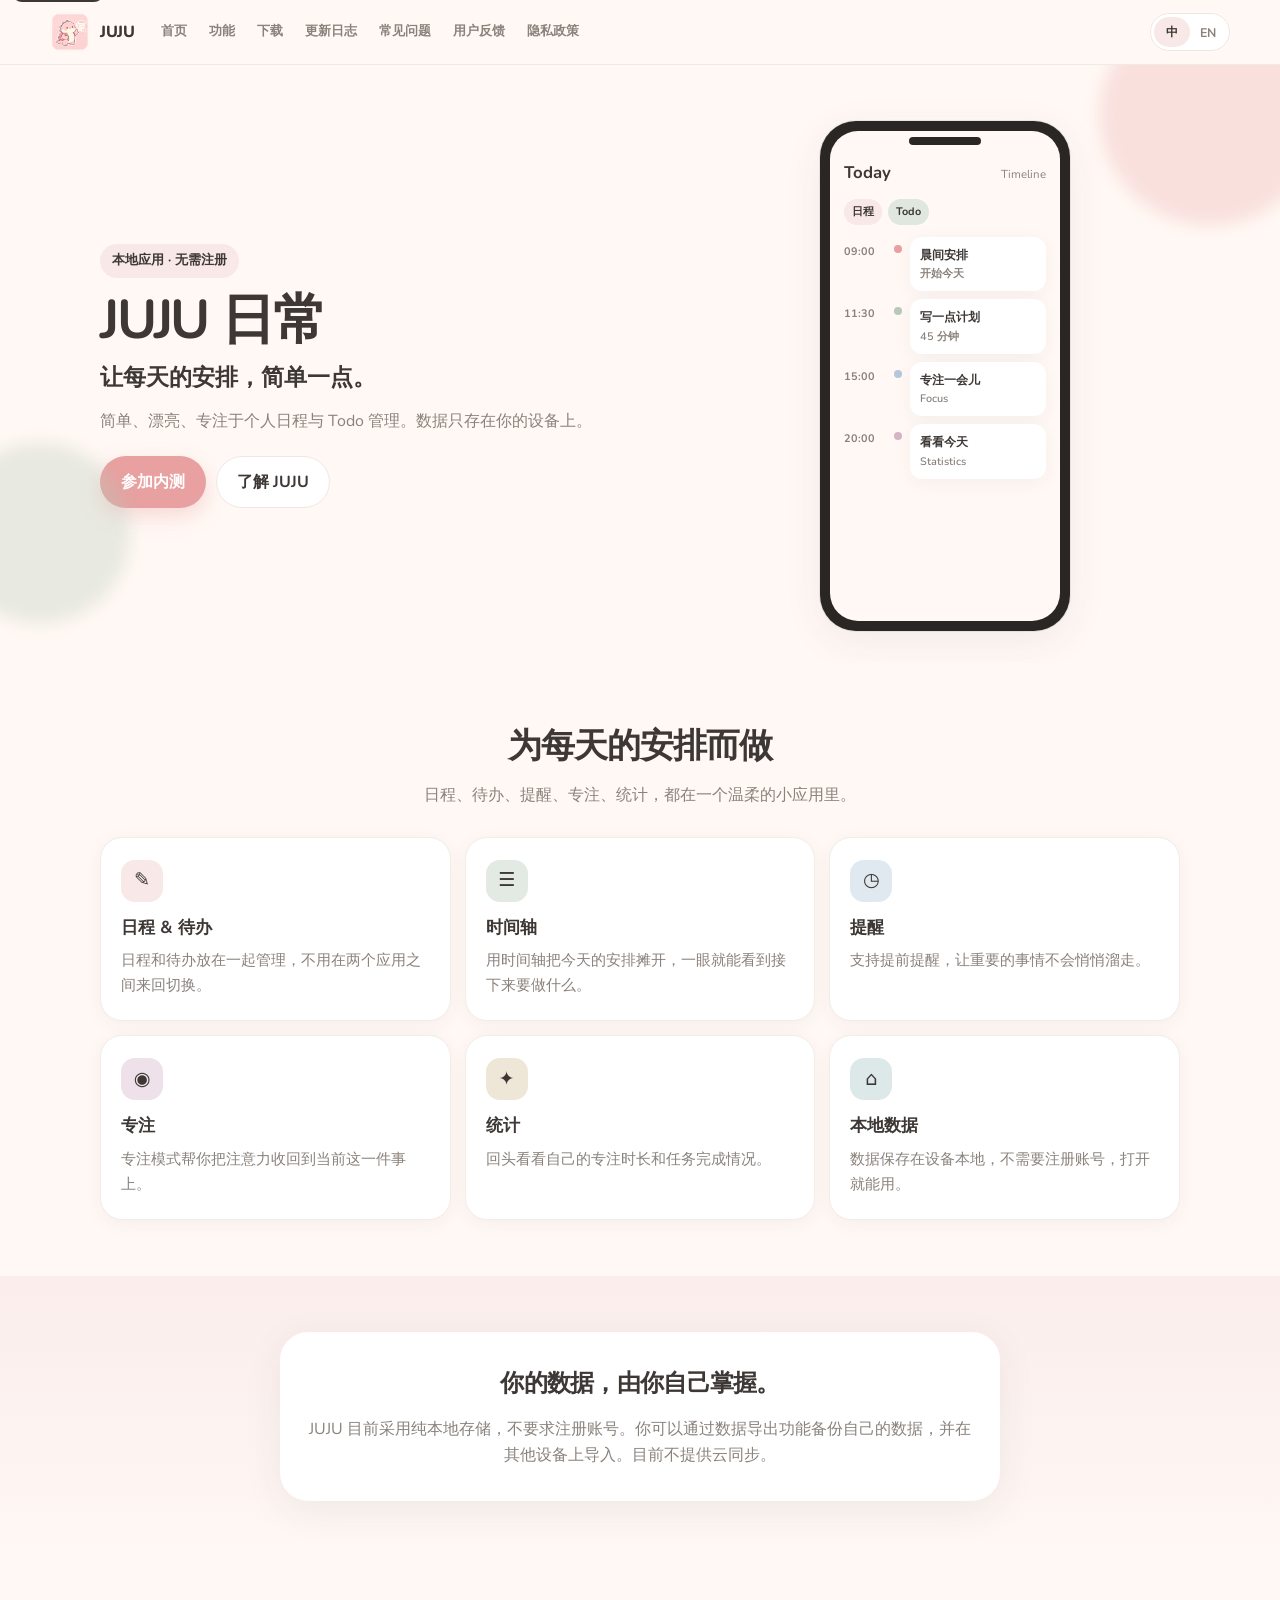
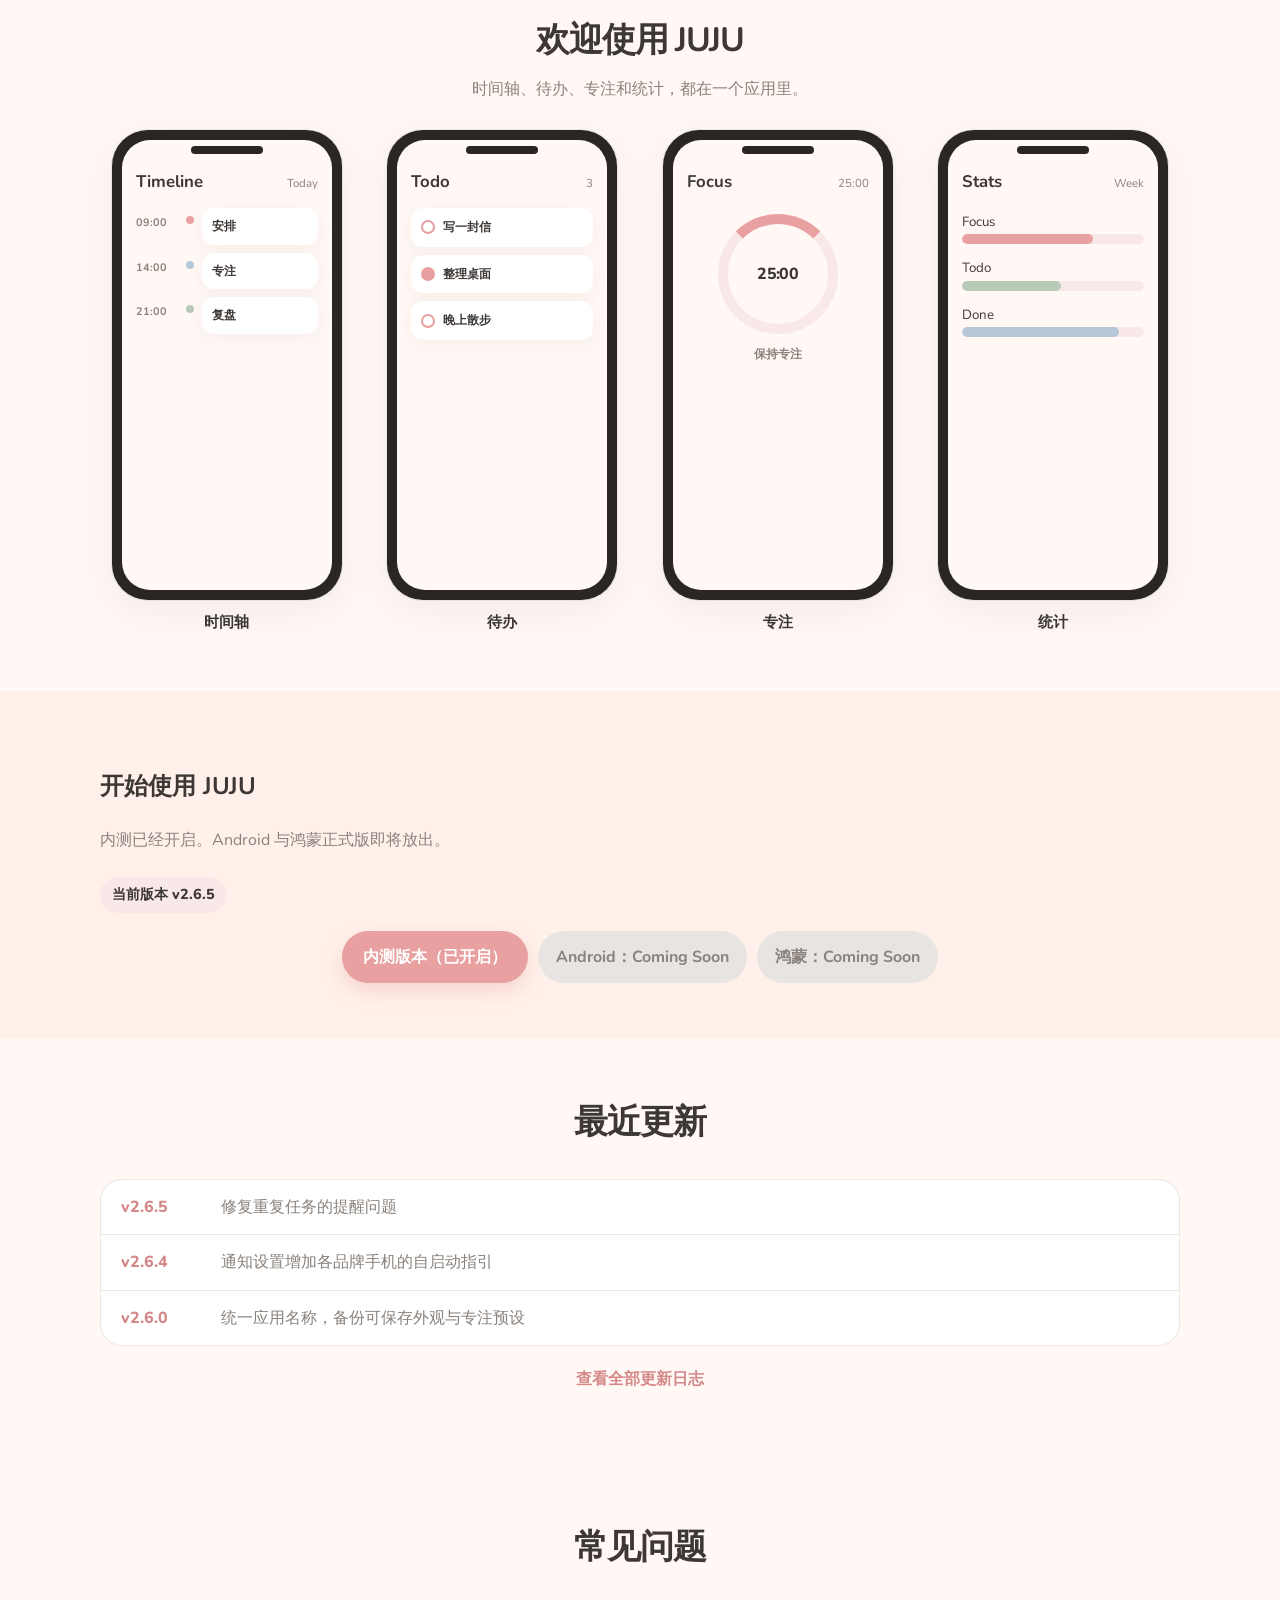
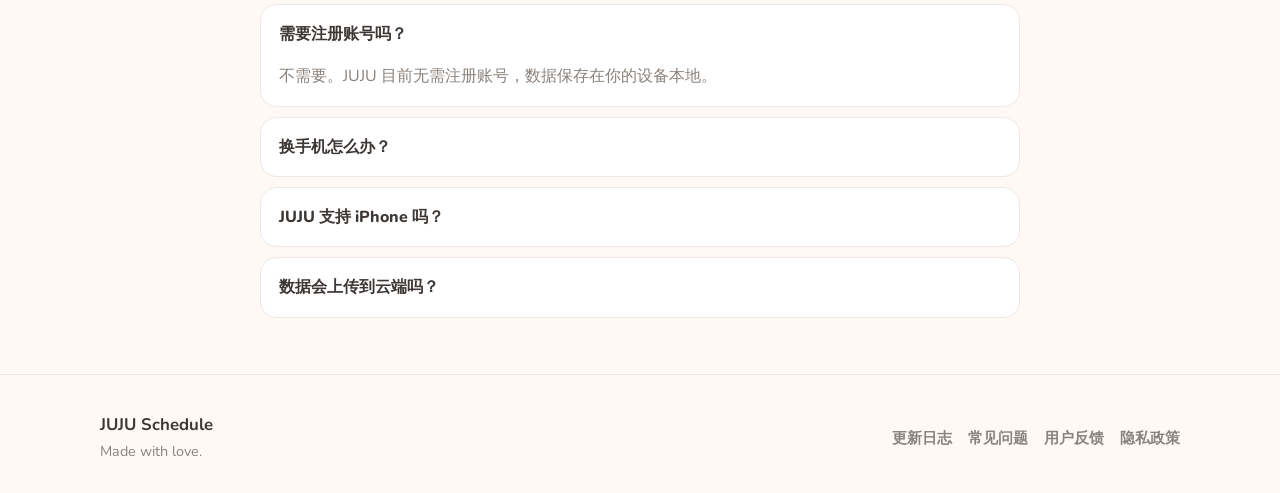
==== commit 6db62b25: "2.6.5：修复了重复任务不提醒的问题" ====
--- a/website/index.html
+++ b/website/index.html
@@ -270,7 +270,7 @@
           <div class="download-panel">
             <h2 data-i18n="downloadTitle">开始使用 JUJU</h2>
             <p data-i18n="downloadLead">内测已经开启。Android 与鸿蒙正式版即将放出。</p>
-            <div class="version-pill"><span data-i18n="currentVersion">当前版本</span>&nbsp;<span data-version>v2.6.4</span></div>
+            <div class="version-pill"><span data-i18n="currentVersion">当前版本</span>&nbsp;<span data-version>v2.6.5</span></div>
             <div class="download-actions">
               <a class="btn btn-primary" data-download="beta" href="#download" data-i18n="downloadBeta">内测版本（已开启）</a>
               <span class="coming-soon" data-i18n="downloadAndroidSoon">Android：Coming Soon</span>
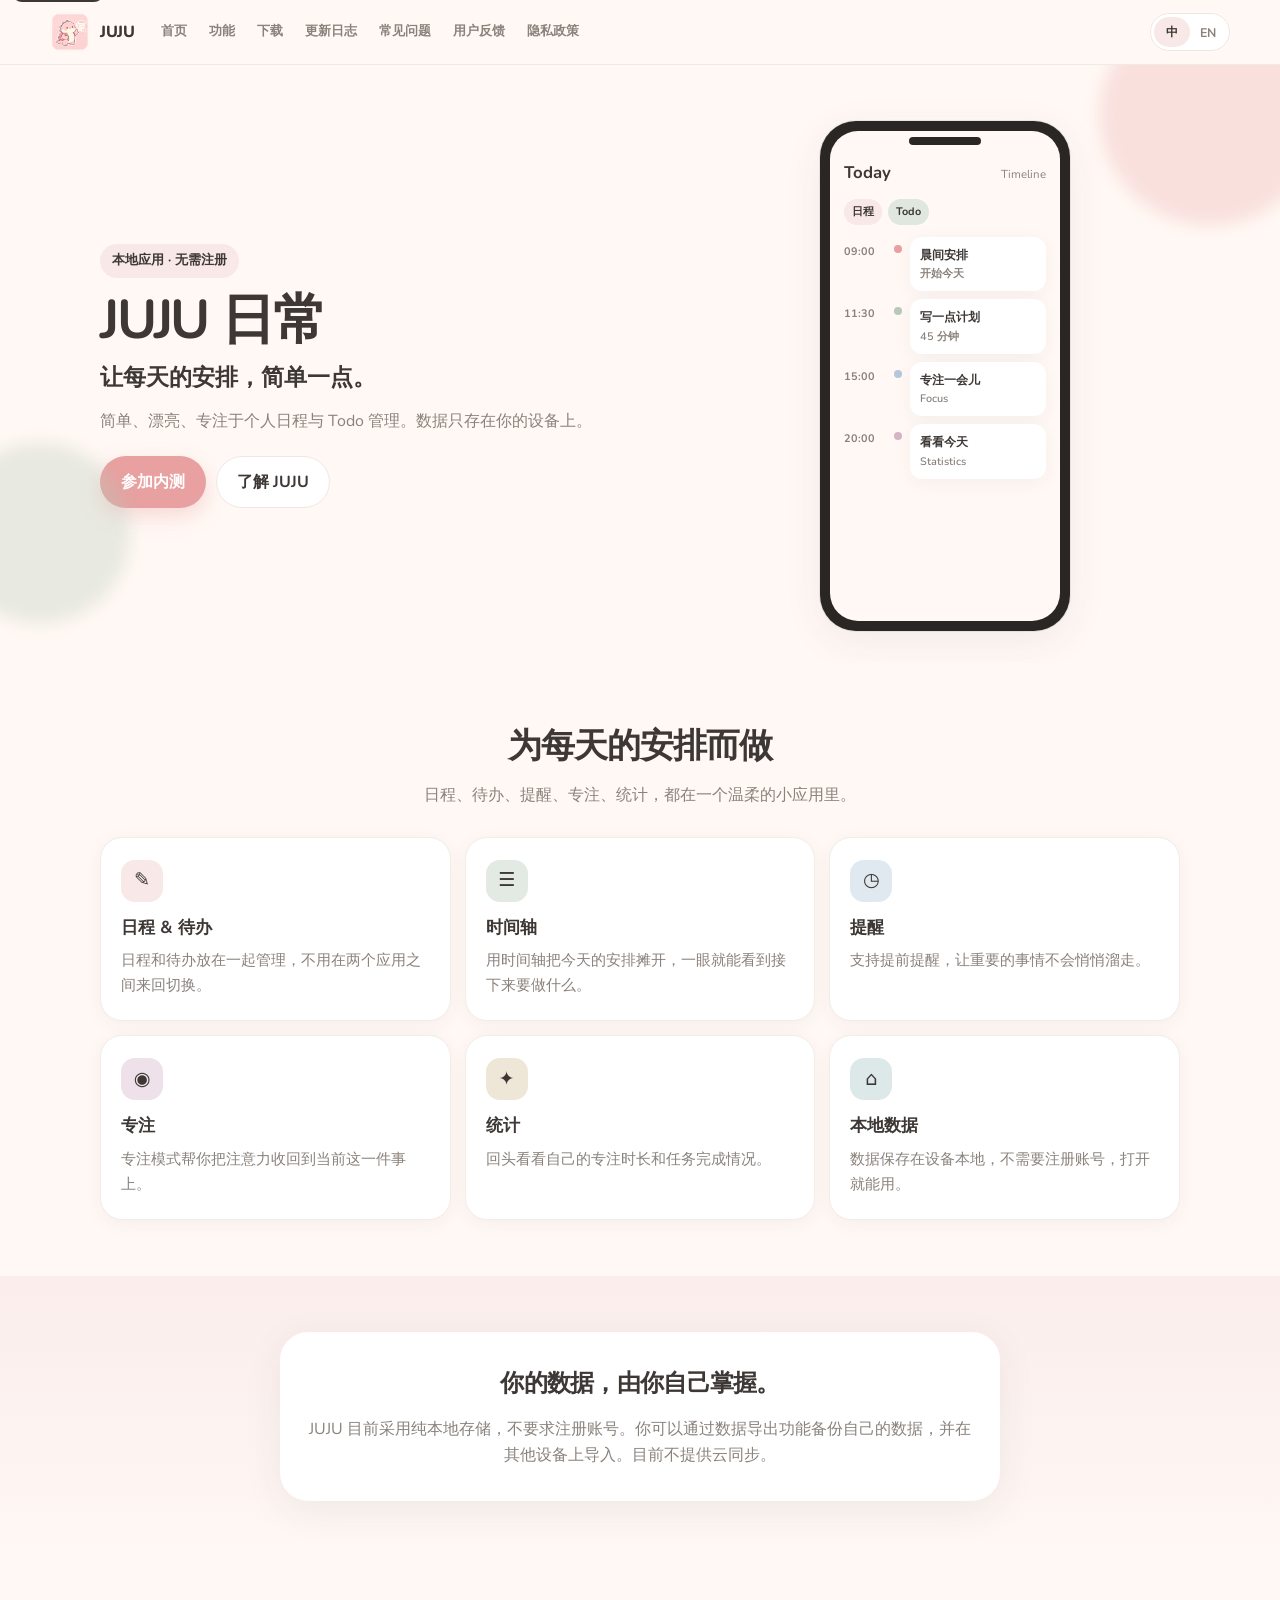
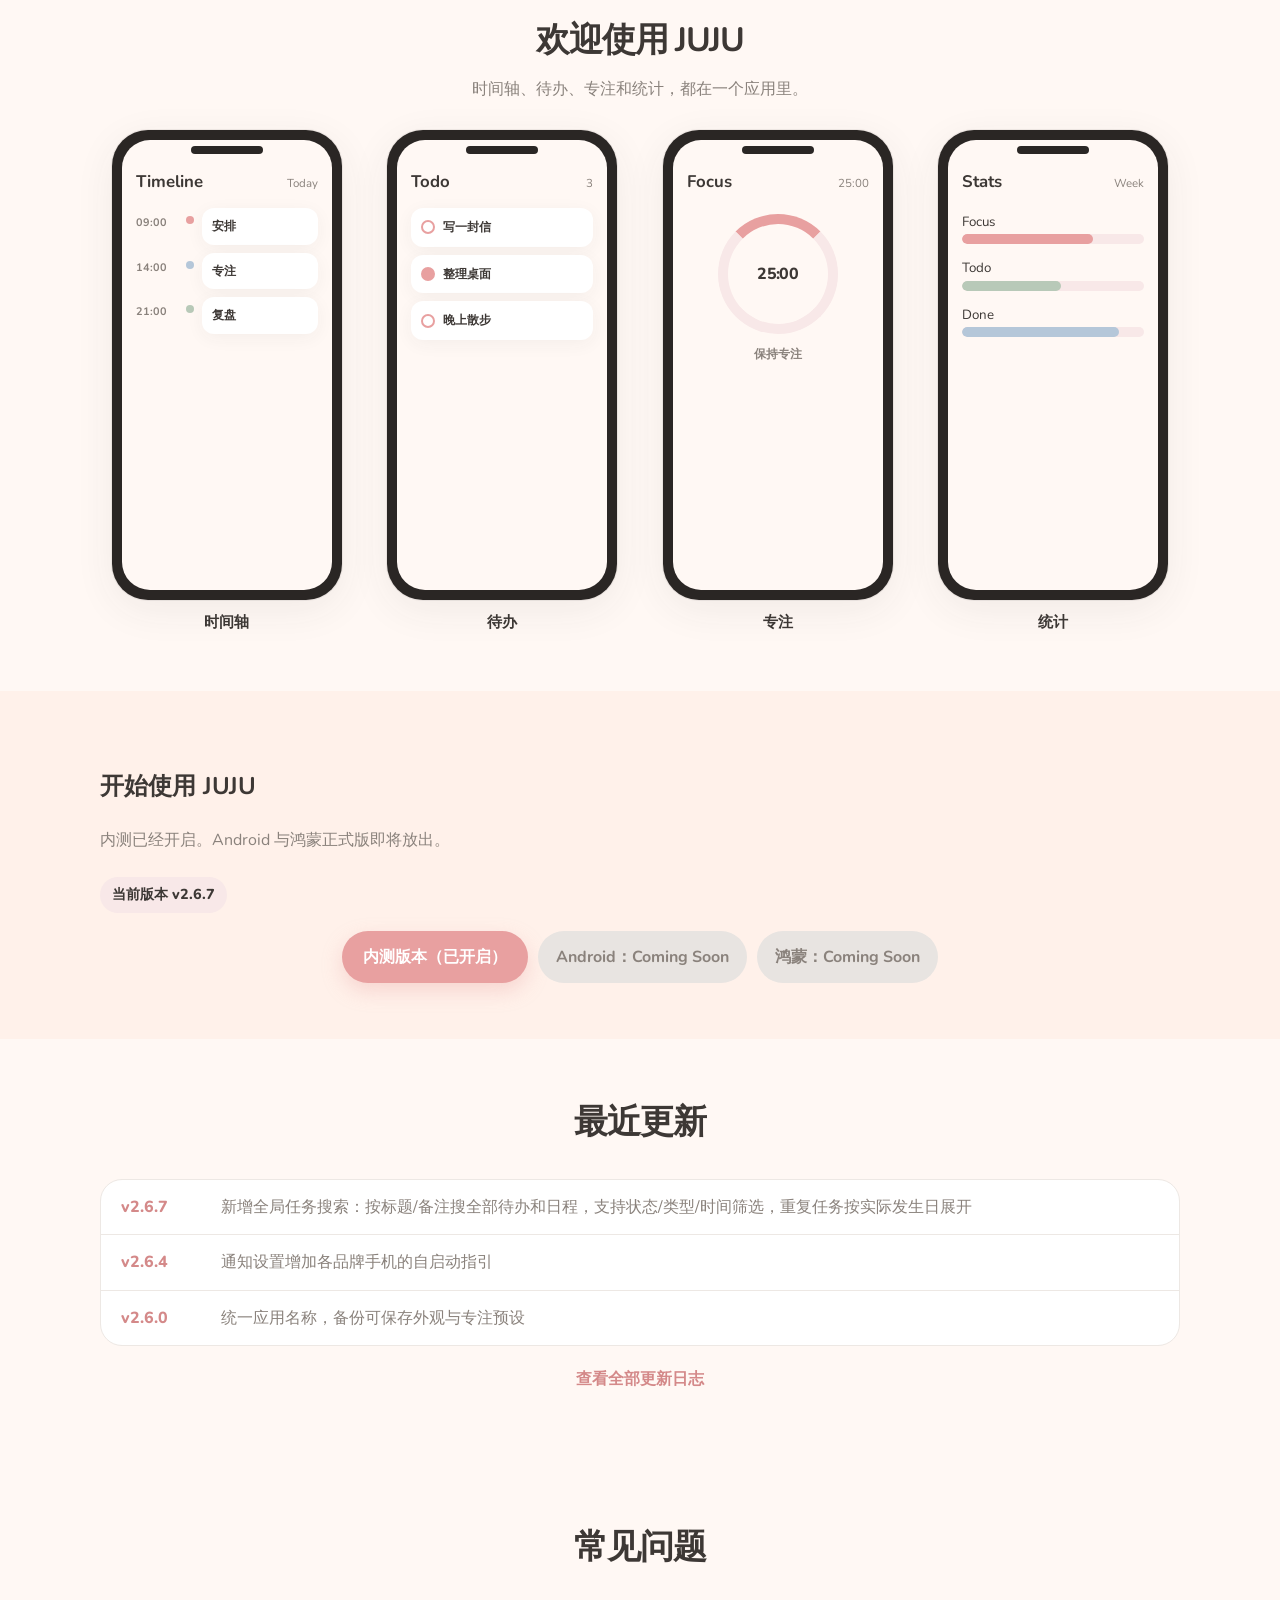
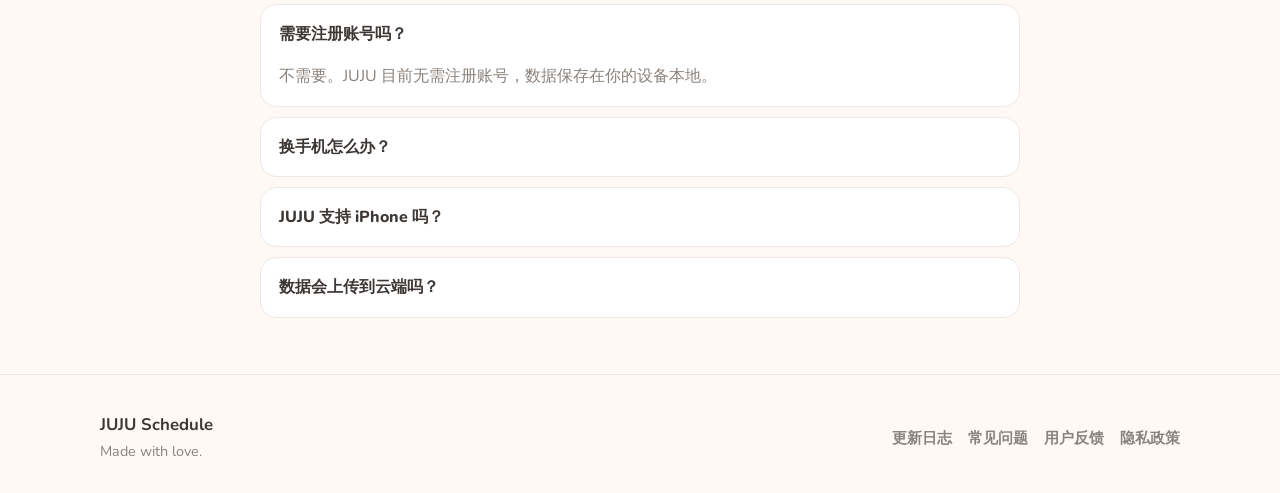
==== commit 4351758c: "2.6.7：新增全局任务搜索：按标题/备注搜全部待办和日程，支持状态/类型/时间筛选，重复任务按实际发生日展开" ====
--- a/website/index.html
+++ b/website/index.html
@@ -270,7 +270,7 @@
           <div class="download-panel">
             <h2 data-i18n="downloadTitle">开始使用 JUJU</h2>
             <p data-i18n="downloadLead">内测已经开启。Android 与鸿蒙正式版即将放出。</p>
-            <div class="version-pill"><span data-i18n="currentVersion">当前版本</span>&nbsp;<span data-version>v2.6.5</span></div>
+            <div class="version-pill"><span data-i18n="currentVersion">当前版本</span>&nbsp;<span data-version>v2.6.7</span></div>
             <div class="download-actions">
               <a class="btn btn-primary" data-download="beta" href="#download" data-i18n="downloadBeta">内测版本（已开启）</a>
               <span class="coming-soon" data-i18n="downloadAndroidSoon">Android：Coming Soon</span>
